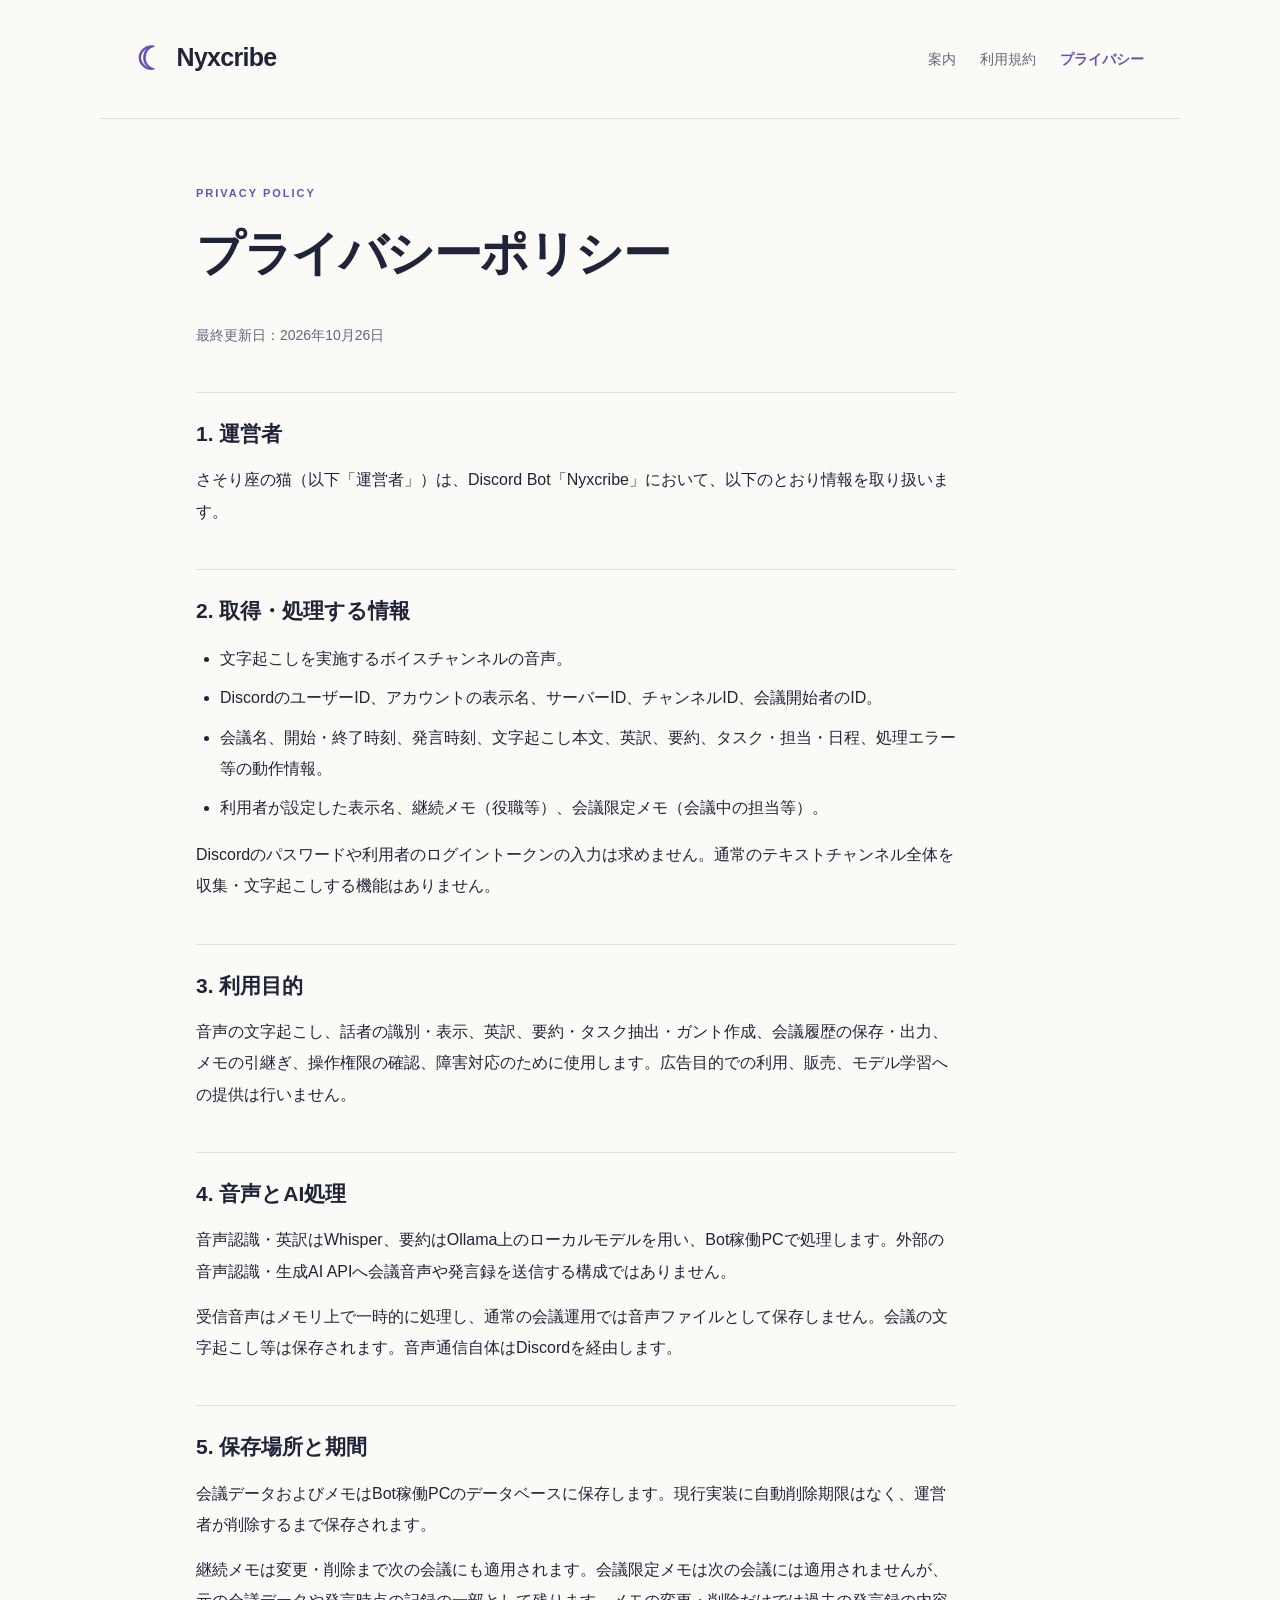
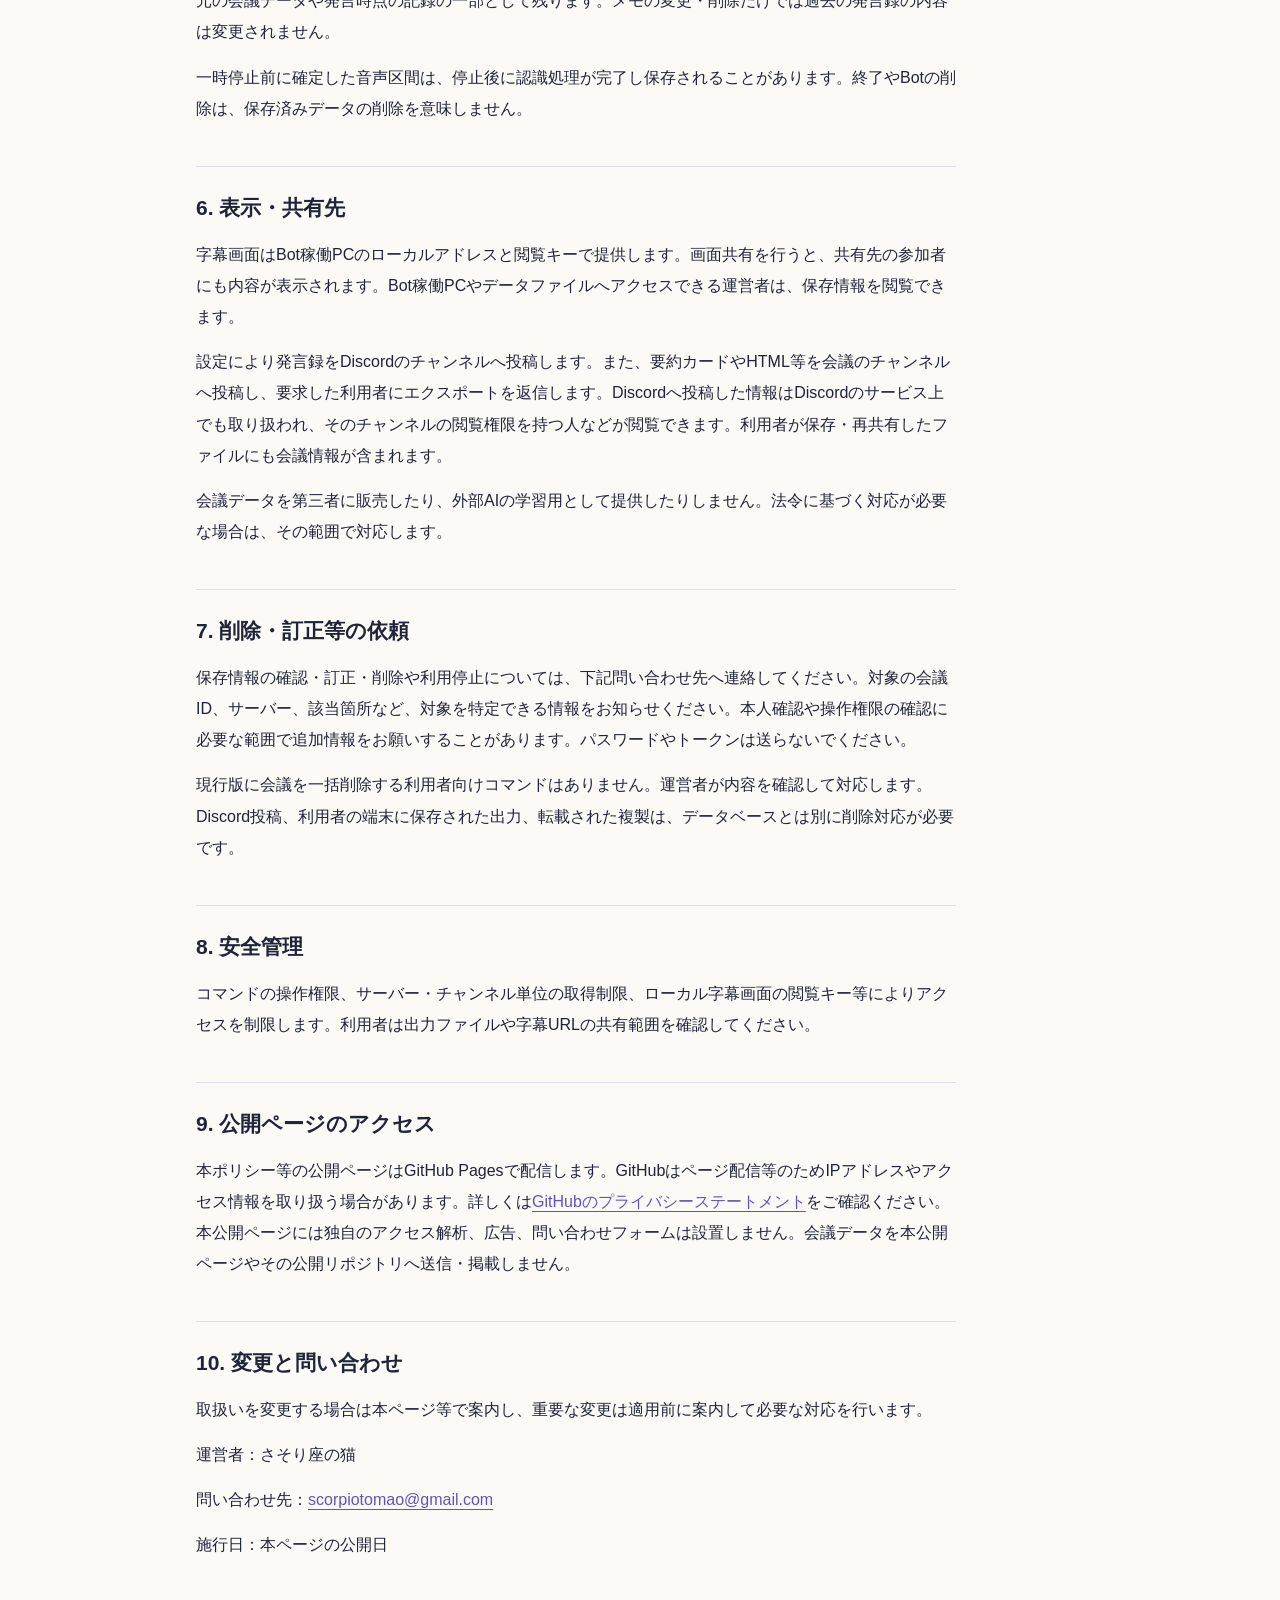
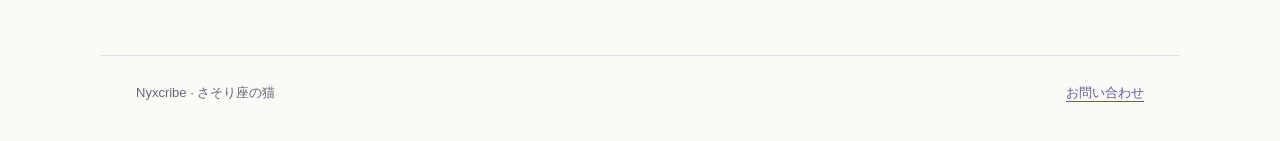
==== privacy.html @ 8d3084c2 "Publish Nyxcribe terms and privacy policy" ====
<!doctype html><html lang="ja"><head><meta charset="utf-8"><meta name="viewport" content="width=device-width,initial-scale=1"><meta name="description" content="Nyxcribeのサービス案内・利用規約・プライバシーポリシー。"><meta name="referrer" content="no-referrer"><title>プライバシーポリシー — Nyxcribe</title><link rel="stylesheet" href="./style.css"></head><body><a class="skip" href="#main">本文へ</a><header><a class="brand" href="./index.html"><span class="moon" aria-hidden="true">☾</span> Nyxcribe</a><nav aria-label="メインナビゲーション"><a href="./index.html">案内</a><a href="./terms.html">利用規約</a><a href="./privacy.html" aria-current="page">プライバシー</a></nav></header><main id="main"><div class="eyebrow">PRIVACY POLICY</div><h1>プライバシーポリシー</h1><article><p>最終更新日：2026年10月26日</p><h2>1. 運営者</h2><p>さそり座の猫（以下「運営者」）は、Discord Bot「Nyxcribe」において、以下のとおり情報を取り扱います。</p><h2>2. 取得・処理する情報</h2><ul><li>文字起こしを実施するボイスチャンネルの音声。</li><li>DiscordのユーザーID、アカウントの表示名、サーバーID、チャンネルID、会議開始者のID。</li><li>会議名、開始・終了時刻、発言時刻、文字起こし本文、英訳、要約、タスク・担当・日程、処理エラー等の動作情報。</li><li>利用者が設定した表示名、継続メモ（役職等）、会議限定メモ（会議中の担当等）。</li></ul><p>Discordのパスワードや利用者のログイントークンの入力は求めません。通常のテキストチャンネル全体を収集・文字起こしする機能はありません。</p><h2>3. 利用目的</h2><p>音声の文字起こし、話者の識別・表示、英訳、要約・タスク抽出・ガント作成、会議履歴の保存・出力、メモの引継ぎ、操作権限の確認、障害対応のために使用します。広告目的での利用、販売、モデル学習への提供は行いません。</p><h2>4. 音声とAI処理</h2><p>音声認識・英訳はWhisper、要約はOllama上のローカルモデルを用い、Bot稼働PCで処理します。外部の音声認識・生成AI APIへ会議音声や発言録を送信する構成ではありません。</p><p>受信音声はメモリ上で一時的に処理し、通常の会議運用では音声ファイルとして保存しません。会議の文字起こし等は保存されます。音声通信自体はDiscordを経由します。</p><h2>5. 保存場所と期間</h2><p>会議データおよびメモはBot稼働PCのデータベースに保存します。現行実装に自動削除期限はなく、運営者が削除するまで保存されます。</p><p>継続メモは変更・削除まで次の会議にも適用されます。会議限定メモは次の会議には適用されませんが、元の会議データや発言時点の記録の一部として残ります。メモの変更・削除だけでは過去の発言録の内容は変更されません。</p><p>一時停止前に確定した音声区間は、停止後に認識処理が完了し保存されることがあります。終了やBotの削除は、保存済みデータの削除を意味しません。</p><h2>6. 表示・共有先</h2><p>字幕画面はBot稼働PCのローカルアドレスと閲覧キーで提供します。画面共有を行うと、共有先の参加者にも内容が表示されます。Bot稼働PCやデータファイルへアクセスできる運営者は、保存情報を閲覧できます。</p><p>設定により発言録をDiscordのチャンネルへ投稿します。また、要約カードやHTML等を会議のチャンネルへ投稿し、要求した利用者にエクスポートを返信します。Discordへ投稿した情報はDiscordのサービス上でも取り扱われ、そのチャンネルの閲覧権限を持つ人などが閲覧できます。利用者が保存・再共有したファイルにも会議情報が含まれます。</p><p>会議データを第三者に販売したり、外部AIの学習用として提供したりしません。法令に基づく対応が必要な場合は、その範囲で対応します。</p><h2>7. 削除・訂正等の依頼</h2><p>保存情報の確認・訂正・削除や利用停止については、下記問い合わせ先へ連絡してください。対象の会議ID、サーバー、該当箇所など、対象を特定できる情報をお知らせください。本人確認や操作権限の確認に必要な範囲で追加情報をお願いすることがあります。パスワードやトークンは送らないでください。</p><p>現行版に会議を一括削除する利用者向けコマンドはありません。運営者が内容を確認して対応します。Discord投稿、利用者の端末に保存された出力、転載された複製は、データベースとは別に削除対応が必要です。</p><h2>8. 安全管理</h2><p>コマンドの操作権限、サーバー・チャンネル単位の取得制限、ローカル字幕画面の閲覧キー等によりアクセスを制限します。利用者は出力ファイルや字幕URLの共有範囲を確認してください。</p><h2>9. 公開ページのアクセス</h2><p>本ポリシー等の公開ページはGitHub Pagesで配信します。GitHubはページ配信等のためIPアドレスやアクセス情報を取り扱う場合があります。詳しくは<a href="https://docs.github.com/en/site-policy/privacy-policies/github-general-privacy-statement">GitHubのプライバシーステートメント</a>をご確認ください。本公開ページには独自のアクセス解析、広告、問い合わせフォームは設置しません。会議データを本公開ページやその公開リポジトリへ送信・掲載しません。</p><h2>10. 変更と問い合わせ</h2><p>取扱いを変更する場合は本ページ等で案内し、重要な変更は適用前に案内して必要な対応を行います。</p><p>運営者：さそり座の猫</p><p>問い合わせ先：<a href="mailto:scorpiotomao@gmail.com">scorpiotomao@gmail.com</a></p><p>施行日：本ページの公開日</p></article></main><footer><span>Nyxcribe · さそり座の猫</span><a href="mailto:scorpiotomao@gmail.com">お問い合わせ</a></footer></body></html>
---- style.css ----
:root{color-scheme:light;--ink:#202438;--muted:#64677a;--purple:#6552b9;--line:#dedee8;--paper:#fbfaf7}*{box-sizing:border-box}body{margin:0;background:var(--paper);color:var(--ink);font:16px/1.95 "Segoe UI","Yu Gothic UI",Meiryo,sans-serif}a{color:var(--purple);text-underline-offset:4px}a:focus-visible{outline:3px solid #9b8de1;outline-offset:5px}.skip{position:absolute;left:12px;top:-80px;background:white;padding:8px}.skip:focus{top:12px}header{max-width:1080px;margin:auto;padding:28px 36px;display:flex;align-items:center;justify-content:space-between;border-bottom:1px solid var(--line);gap:24px}.brand{font-size:25px;font-weight:700;letter-spacing:-.7px;text-decoration:none;color:var(--ink);white-space:nowrap}.moon{color:var(--purple);font-size:32px;vertical-align:middle;margin-right:6px}nav{display:flex;gap:24px;font-size:14px}nav a{color:var(--muted);text-decoration:none}nav a[aria-current]{color:var(--purple);font-weight:700}main{max-width:960px;margin:0 auto;padding:64px 36px 80px}.eyebrow{display:block;font-size:11px;letter-spacing:2px;font-weight:700;color:var(--purple)}h1{font-size:clamp(30px,4.2vw,48px);line-height:1.45;letter-spacing:-.03em;margin:14px 0 34px}article{max-width:760px}article h2{font-size:21px;line-height:1.6;margin:42px 0 14px;border-top:1px solid var(--line);padding-top:24px}article p{margin:14px 0}article ul{padding-left:24px}article li{margin:8px 0}article>p:first-child{color:var(--muted);font-size:14px}p{overflow-wrap:anywhere}.hero{padding:12px 0 54px}.hero h1{font-size:clamp(40px,6vw,66px);margin-top:20px;margin-bottom:26px}.lead{font-size:18px;color:var(--muted);line-height:1.9}.badge{display:inline-block;font-size:13px;color:var(--purple);border:1px solid #d9d2ef;border-radius:30px;padding:4px 14px;margin:18px 0 0}.intro{max-width:740px;border-top:1px solid var(--line);padding-top:28px}.intro h2,.contact h2{font-size:23px}.documents{display:grid;grid-template-columns:1fr 1fr;gap:24px;margin:42px 0}.document{display:block;border:1px solid var(--line);background:#fff;padding:28px;text-decoration:none;color:var(--ink);border-radius:10px;transition:border-color .15s}.document:hover{border-color:var(--purple)}.document h2{font-size:21px;margin:12px 0}.document h2 span{float:right;color:var(--purple)}.document p{color:var(--muted);font-size:14px;margin:0}.contact{padding-top:20px}.small{font-size:14px;color:var(--muted);max-width:680px}footer{max-width:1080px;margin:auto;border-top:1px solid var(--line);padding:24px 36px 36px;display:flex;justify-content:space-between;gap:18px;color:var(--muted);font-size:13px}@media(max-width:680px){header{padding:18px 22px;align-items:flex-start;flex-direction:column;gap:12px}nav{gap:20px;font-size:13px}main{padding:40px 22px 56px}.documents{grid-template-columns:1fr;gap:16px}.document{padding:24px}.hero{padding-bottom:32px}.lead{font-size:16px}.lead br{display:none}footer{padding:22px;flex-direction:column;gap:4px}article h2{font-size:19px}h1{overflow-wrap:anywhere}}@media(prefers-reduced-motion:reduce){*{transition:none!important}}@media print{header nav,.skip{display:none}body{background:white;color:black}main{max-width:none;padding:20px}article{max-width:none}a{color:inherit}footer{margin-top:25px}}
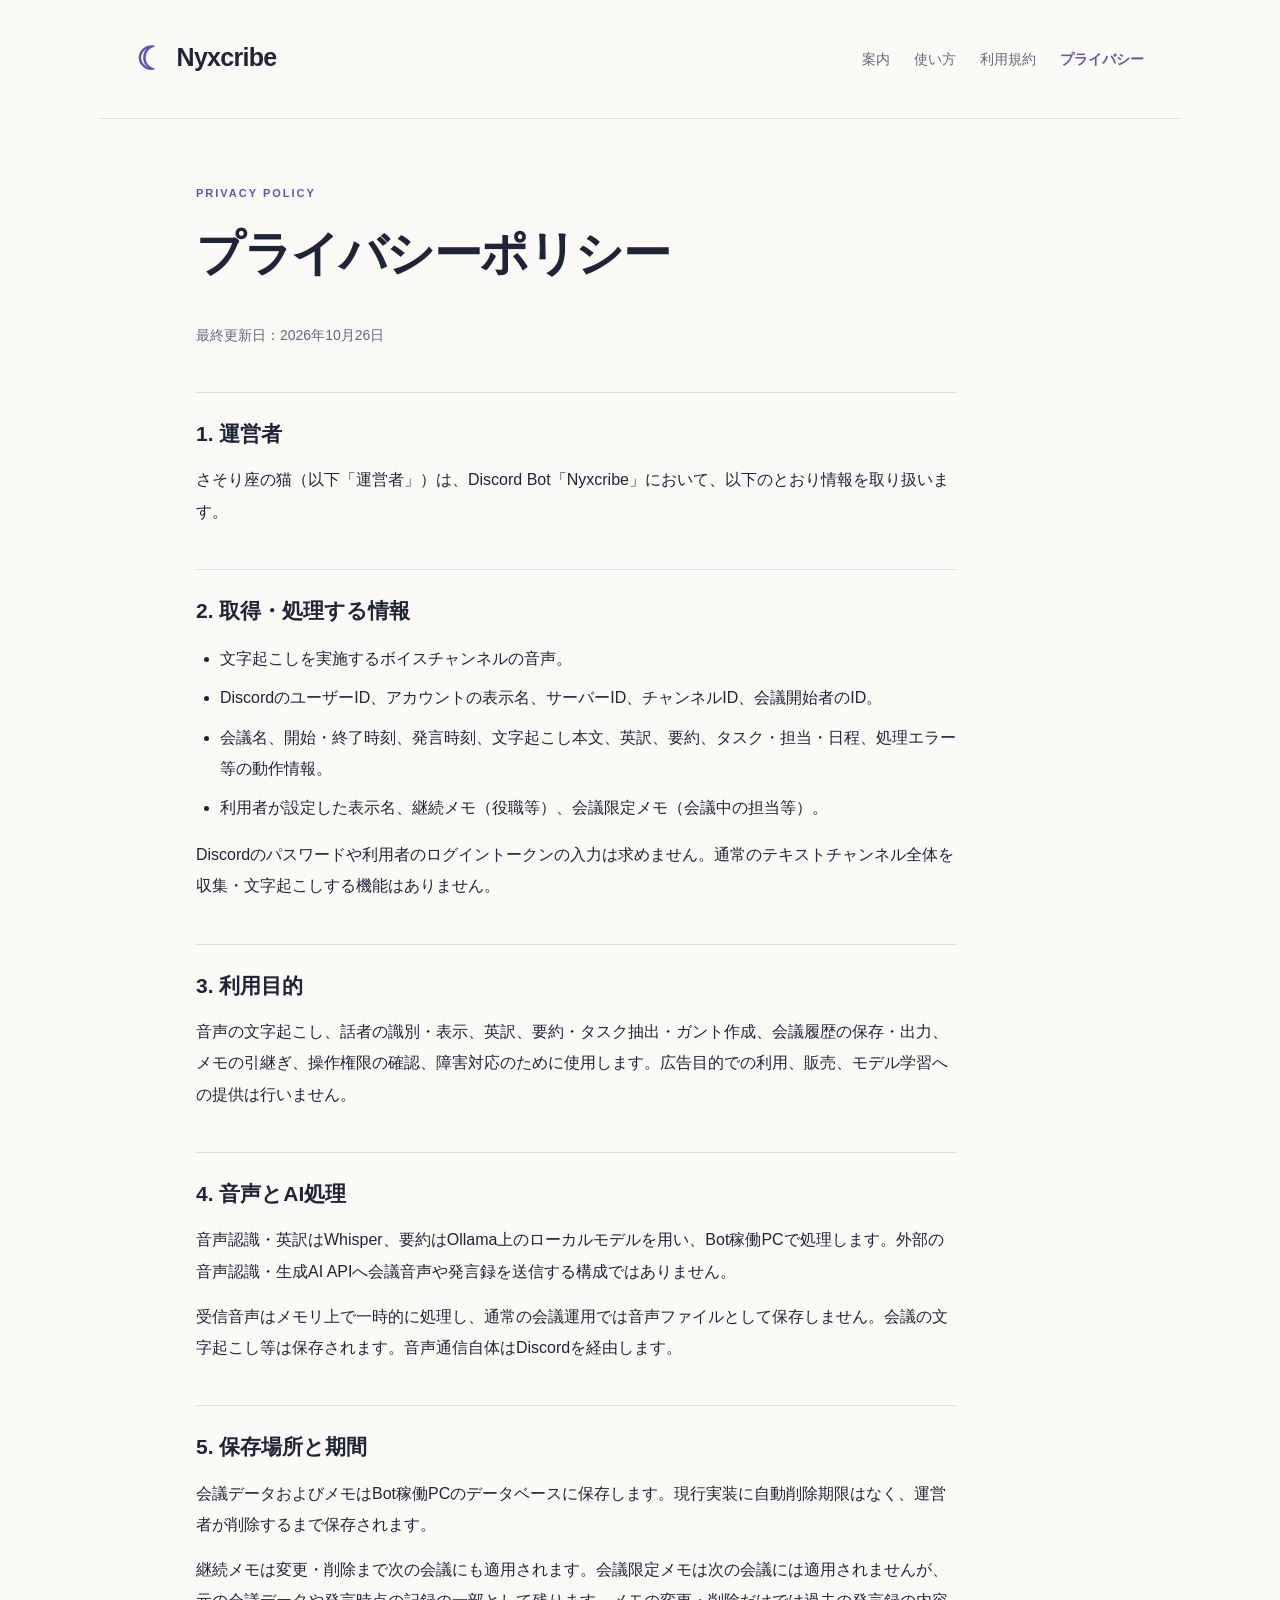
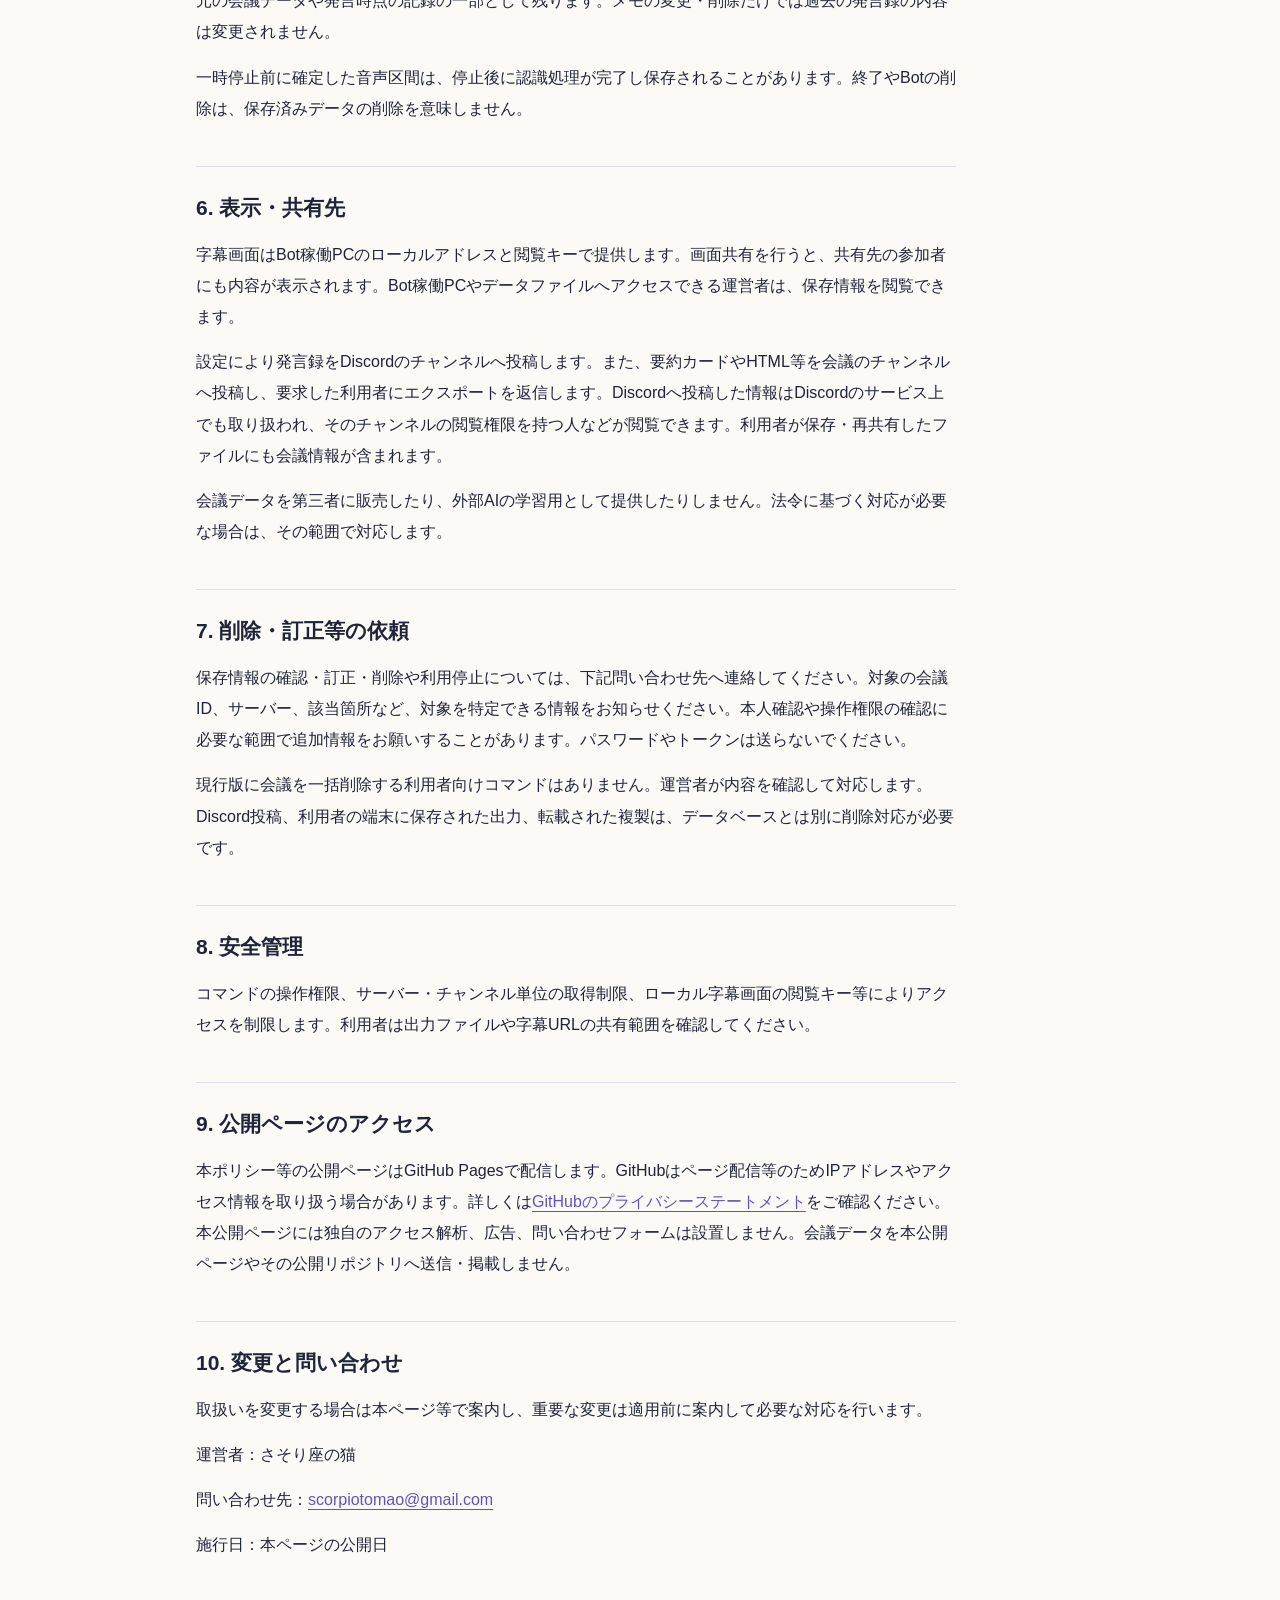
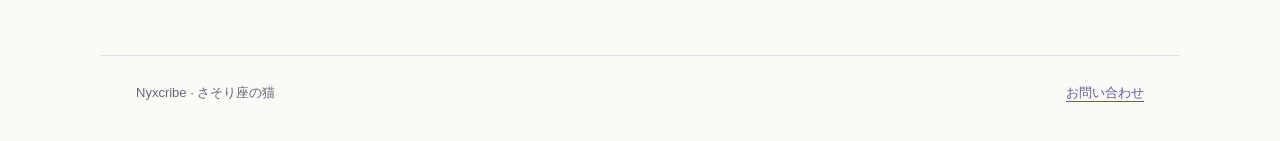
==== commit 69e01e0c: "Add usage guide and command reference" ====
--- a/privacy.html
+++ b/privacy.html
@@ -1 +1 @@
-<!doctype html><html lang="ja"><head><meta charset="utf-8"><meta name="viewport" content="width=device-width,initial-scale=1"><meta name="description" content="Nyxcribeのサービス案内・利用規約・プライバシーポリシー。"><meta name="referrer" content="no-referrer"><title>プライバシーポリシー — Nyxcribe</title><link rel="stylesheet" href="./style.css"></head><body><a class="skip" href="#main">本文へ</a><header><a class="brand" href="./index.html"><span class="moon" aria-hidden="true">☾</span> Nyxcribe</a><nav aria-label="メインナビゲーション"><a href="./index.html">案内</a><a href="./terms.html">利用規約</a><a href="./privacy.html" aria-current="page">プライバシー</a></nav></header><main id="main"><div class="eyebrow">PRIVACY POLICY</div><h1>プライバシーポリシー</h1><article><p>最終更新日：2026年10月26日</p><h2>1. 運営者</h2><p>さそり座の猫（以下「運営者」）は、Discord Bot「Nyxcribe」において、以下のとおり情報を取り扱います。</p><h2>2. 取得・処理する情報</h2><ul><li>文字起こしを実施するボイスチャンネルの音声。</li><li>DiscordのユーザーID、アカウントの表示名、サーバーID、チャンネルID、会議開始者のID。</li><li>会議名、開始・終了時刻、発言時刻、文字起こし本文、英訳、要約、タスク・担当・日程、処理エラー等の動作情報。</li><li>利用者が設定した表示名、継続メモ（役職等）、会議限定メモ（会議中の担当等）。</li></ul><p>Discordのパスワードや利用者のログイントークンの入力は求めません。通常のテキストチャンネル全体を収集・文字起こしする機能はありません。</p><h2>3. 利用目的</h2><p>音声の文字起こし、話者の識別・表示、英訳、要約・タスク抽出・ガント作成、会議履歴の保存・出力、メモの引継ぎ、操作権限の確認、障害対応のために使用します。広告目的での利用、販売、モデル学習への提供は行いません。</p><h2>4. 音声とAI処理</h2><p>音声認識・英訳はWhisper、要約はOllama上のローカルモデルを用い、Bot稼働PCで処理します。外部の音声認識・生成AI APIへ会議音声や発言録を送信する構成ではありません。</p><p>受信音声はメモリ上で一時的に処理し、通常の会議運用では音声ファイルとして保存しません。会議の文字起こし等は保存されます。音声通信自体はDiscordを経由します。</p><h2>5. 保存場所と期間</h2><p>会議データおよびメモはBot稼働PCのデータベースに保存します。現行実装に自動削除期限はなく、運営者が削除するまで保存されます。</p><p>継続メモは変更・削除まで次の会議にも適用されます。会議限定メモは次の会議には適用されませんが、元の会議データや発言時点の記録の一部として残ります。メモの変更・削除だけでは過去の発言録の内容は変更されません。</p><p>一時停止前に確定した音声区間は、停止後に認識処理が完了し保存されることがあります。終了やBotの削除は、保存済みデータの削除を意味しません。</p><h2>6. 表示・共有先</h2><p>字幕画面はBot稼働PCのローカルアドレスと閲覧キーで提供します。画面共有を行うと、共有先の参加者にも内容が表示されます。Bot稼働PCやデータファイルへアクセスできる運営者は、保存情報を閲覧できます。</p><p>設定により発言録をDiscordのチャンネルへ投稿します。また、要約カードやHTML等を会議のチャンネルへ投稿し、要求した利用者にエクスポートを返信します。Discordへ投稿した情報はDiscordのサービス上でも取り扱われ、そのチャンネルの閲覧権限を持つ人などが閲覧できます。利用者が保存・再共有したファイルにも会議情報が含まれます。</p><p>会議データを第三者に販売したり、外部AIの学習用として提供したりしません。法令に基づく対応が必要な場合は、その範囲で対応します。</p><h2>7. 削除・訂正等の依頼</h2><p>保存情報の確認・訂正・削除や利用停止については、下記問い合わせ先へ連絡してください。対象の会議ID、サーバー、該当箇所など、対象を特定できる情報をお知らせください。本人確認や操作権限の確認に必要な範囲で追加情報をお願いすることがあります。パスワードやトークンは送らないでください。</p><p>現行版に会議を一括削除する利用者向けコマンドはありません。運営者が内容を確認して対応します。Discord投稿、利用者の端末に保存された出力、転載された複製は、データベースとは別に削除対応が必要です。</p><h2>8. 安全管理</h2><p>コマンドの操作権限、サーバー・チャンネル単位の取得制限、ローカル字幕画面の閲覧キー等によりアクセスを制限します。利用者は出力ファイルや字幕URLの共有範囲を確認してください。</p><h2>9. 公開ページのアクセス</h2><p>本ポリシー等の公開ページはGitHub Pagesで配信します。GitHubはページ配信等のためIPアドレスやアクセス情報を取り扱う場合があります。詳しくは<a href="https://docs.github.com/en/site-policy/privacy-policies/github-general-privacy-statement">GitHubのプライバシーステートメント</a>をご確認ください。本公開ページには独自のアクセス解析、広告、問い合わせフォームは設置しません。会議データを本公開ページやその公開リポジトリへ送信・掲載しません。</p><h2>10. 変更と問い合わせ</h2><p>取扱いを変更する場合は本ページ等で案内し、重要な変更は適用前に案内して必要な対応を行います。</p><p>運営者：さそり座の猫</p><p>問い合わせ先：<a href="mailto:scorpiotomao@gmail.com">scorpiotomao@gmail.com</a></p><p>施行日：本ページの公開日</p></article></main><footer><span>Nyxcribe · さそり座の猫</span><a href="mailto:scorpiotomao@gmail.com">お問い合わせ</a></footer></body></html>+<!doctype html><html lang="ja"><head><meta charset="utf-8"><meta name="viewport" content="width=device-width,initial-scale=1"><meta name="description" content="Nyxcribeのサービス案内・利用規約・プライバシーポリシー。"><meta name="referrer" content="no-referrer"><title>プライバシーポリシー — Nyxcribe</title><link rel="stylesheet" href="./style.css"></head><body><a class="skip" href="#main">本文へ</a><header><a class="brand" href="./index.html"><span class="moon" aria-hidden="true">☾</span> Nyxcribe</a><nav aria-label="メインナビゲーション"><a href="./index.html">案内</a><a href="./help.html">使い方</a><a href="./terms.html">利用規約</a><a href="./privacy.html" aria-current="page">プライバシー</a></nav></header><main id="main"><div class="eyebrow">PRIVACY POLICY</div><h1>プライバシーポリシー</h1><article><p>最終更新日：2026年10月26日</p><h2>1. 運営者</h2><p>さそり座の猫（以下「運営者」）は、Discord Bot「Nyxcribe」において、以下のとおり情報を取り扱います。</p><h2>2. 取得・処理する情報</h2><ul><li>文字起こしを実施するボイスチャンネルの音声。</li><li>DiscordのユーザーID、アカウントの表示名、サーバーID、チャンネルID、会議開始者のID。</li><li>会議名、開始・終了時刻、発言時刻、文字起こし本文、英訳、要約、タスク・担当・日程、処理エラー等の動作情報。</li><li>利用者が設定した表示名、継続メモ（役職等）、会議限定メモ（会議中の担当等）。</li></ul><p>Discordのパスワードや利用者のログイントークンの入力は求めません。通常のテキストチャンネル全体を収集・文字起こしする機能はありません。</p><h2>3. 利用目的</h2><p>音声の文字起こし、話者の識別・表示、英訳、要約・タスク抽出・ガント作成、会議履歴の保存・出力、メモの引継ぎ、操作権限の確認、障害対応のために使用します。広告目的での利用、販売、モデル学習への提供は行いません。</p><h2>4. 音声とAI処理</h2><p>音声認識・英訳はWhisper、要約はOllama上のローカルモデルを用い、Bot稼働PCで処理します。外部の音声認識・生成AI APIへ会議音声や発言録を送信する構成ではありません。</p><p>受信音声はメモリ上で一時的に処理し、通常の会議運用では音声ファイルとして保存しません。会議の文字起こし等は保存されます。音声通信自体はDiscordを経由します。</p><h2>5. 保存場所と期間</h2><p>会議データおよびメモはBot稼働PCのデータベースに保存します。現行実装に自動削除期限はなく、運営者が削除するまで保存されます。</p><p>継続メモは変更・削除まで次の会議にも適用されます。会議限定メモは次の会議には適用されませんが、元の会議データや発言時点の記録の一部として残ります。メモの変更・削除だけでは過去の発言録の内容は変更されません。</p><p>一時停止前に確定した音声区間は、停止後に認識処理が完了し保存されることがあります。終了やBotの削除は、保存済みデータの削除を意味しません。</p><h2>6. 表示・共有先</h2><p>字幕画面はBot稼働PCのローカルアドレスと閲覧キーで提供します。画面共有を行うと、共有先の参加者にも内容が表示されます。Bot稼働PCやデータファイルへアクセスできる運営者は、保存情報を閲覧できます。</p><p>設定により発言録をDiscordのチャンネルへ投稿します。また、要約カードやHTML等を会議のチャンネルへ投稿し、要求した利用者にエクスポートを返信します。Discordへ投稿した情報はDiscordのサービス上でも取り扱われ、そのチャンネルの閲覧権限を持つ人などが閲覧できます。利用者が保存・再共有したファイルにも会議情報が含まれます。</p><p>会議データを第三者に販売したり、外部AIの学習用として提供したりしません。法令に基づく対応が必要な場合は、その範囲で対応します。</p><h2>7. 削除・訂正等の依頼</h2><p>保存情報の確認・訂正・削除や利用停止については、下記問い合わせ先へ連絡してください。対象の会議ID、サーバー、該当箇所など、対象を特定できる情報をお知らせください。本人確認や操作権限の確認に必要な範囲で追加情報をお願いすることがあります。パスワードやトークンは送らないでください。</p><p>現行版に会議を一括削除する利用者向けコマンドはありません。運営者が内容を確認して対応します。Discord投稿、利用者の端末に保存された出力、転載された複製は、データベースとは別に削除対応が必要です。</p><h2>8. 安全管理</h2><p>コマンドの操作権限、サーバー・チャンネル単位の取得制限、ローカル字幕画面の閲覧キー等によりアクセスを制限します。利用者は出力ファイルや字幕URLの共有範囲を確認してください。</p><h2>9. 公開ページのアクセス</h2><p>本ポリシー等の公開ページはGitHub Pagesで配信します。GitHubはページ配信等のためIPアドレスやアクセス情報を取り扱う場合があります。詳しくは<a href="https://docs.github.com/en/site-policy/privacy-policies/github-general-privacy-statement">GitHubのプライバシーステートメント</a>をご確認ください。本公開ページには独自のアクセス解析、広告、問い合わせフォームは設置しません。会議データを本公開ページやその公開リポジトリへ送信・掲載しません。</p><h2>10. 変更と問い合わせ</h2><p>取扱いを変更する場合は本ページ等で案内し、重要な変更は適用前に案内して必要な対応を行います。</p><p>運営者：さそり座の猫</p><p>問い合わせ先：<a href="mailto:scorpiotomao@gmail.com">scorpiotomao@gmail.com</a></p><p>施行日：本ページの公開日</p></article></main><footer><span>Nyxcribe · さそり座の猫</span><a href="mailto:scorpiotomao@gmail.com">お問い合わせ</a></footer></body></html>
--- a/style.css
+++ b/style.css
@@ -1 +1,2 @@
 :root{color-scheme:light;--ink:#202438;--muted:#64677a;--purple:#6552b9;--line:#dedee8;--paper:#fbfaf7}*{box-sizing:border-box}body{margin:0;background:var(--paper);color:var(--ink);font:16px/1.95 "Segoe UI","Yu Gothic UI",Meiryo,sans-serif}a{color:var(--purple);text-underline-offset:4px}a:focus-visible{outline:3px solid #9b8de1;outline-offset:5px}.skip{position:absolute;left:12px;top:-80px;background:white;padding:8px}.skip:focus{top:12px}header{max-width:1080px;margin:auto;padding:28px 36px;display:flex;align-items:center;justify-content:space-between;border-bottom:1px solid var(--line);gap:24px}.brand{font-size:25px;font-weight:700;letter-spacing:-.7px;text-decoration:none;color:var(--ink);white-space:nowrap}.moon{color:var(--purple);font-size:32px;vertical-align:middle;margin-right:6px}nav{display:flex;gap:24px;font-size:14px}nav a{color:var(--muted);text-decoration:none}nav a[aria-current]{color:var(--purple);font-weight:700}main{max-width:960px;margin:0 auto;padding:64px 36px 80px}.eyebrow{display:block;font-size:11px;letter-spacing:2px;font-weight:700;color:var(--purple)}h1{font-size:clamp(30px,4.2vw,48px);line-height:1.45;letter-spacing:-.03em;margin:14px 0 34px}article{max-width:760px}article h2{font-size:21px;line-height:1.6;margin:42px 0 14px;border-top:1px solid var(--line);padding-top:24px}article p{margin:14px 0}article ul{padding-left:24px}article li{margin:8px 0}article>p:first-child{color:var(--muted);font-size:14px}p{overflow-wrap:anywhere}.hero{padding:12px 0 54px}.hero h1{font-size:clamp(40px,6vw,66px);margin-top:20px;margin-bottom:26px}.lead{font-size:18px;color:var(--muted);line-height:1.9}.badge{display:inline-block;font-size:13px;color:var(--purple);border:1px solid #d9d2ef;border-radius:30px;padding:4px 14px;margin:18px 0 0}.intro{max-width:740px;border-top:1px solid var(--line);padding-top:28px}.intro h2,.contact h2{font-size:23px}.documents{display:grid;grid-template-columns:1fr 1fr;gap:24px;margin:42px 0}.document{display:block;border:1px solid var(--line);background:#fff;padding:28px;text-decoration:none;color:var(--ink);border-radius:10px;transition:border-color .15s}.document:hover{border-color:var(--purple)}.document h2{font-size:21px;margin:12px 0}.document h2 span{float:right;color:var(--purple)}.document p{color:var(--muted);font-size:14px;margin:0}.contact{padding-top:20px}.small{font-size:14px;color:var(--muted);max-width:680px}footer{max-width:1080px;margin:auto;border-top:1px solid var(--line);padding:24px 36px 36px;display:flex;justify-content:space-between;gap:18px;color:var(--muted);font-size:13px}@media(max-width:680px){header{padding:18px 22px;align-items:flex-start;flex-direction:column;gap:12px}nav{gap:20px;font-size:13px}main{padding:40px 22px 56px}.documents{grid-template-columns:1fr;gap:16px}.document{padding:24px}.hero{padding-bottom:32px}.lead{font-size:16px}.lead br{display:none}footer{padding:22px;flex-direction:column;gap:4px}article h2{font-size:19px}h1{overflow-wrap:anywhere}}@media(prefers-reduced-motion:reduce){*{transition:none!important}}@media print{header nav,.skip{display:none}body{background:white;color:black}main{max-width:none;padding:20px}article{max-width:none}a{color:inherit}footer{margin-top:25px}}
+:root{scroll-behavior:smooth;scroll-padding-top:24px}.guide-toc{display:flex;flex-wrap:wrap;gap:10px 22px;padding:18px 0 24px;border-bottom:1px solid var(--line)}.guide-toc a{font-size:14px}.guide-article{max-width:none}.guide-article h3{font-size:17px;margin:24px 0 10px}.guide-article strong{font-weight:700}.steps{padding-left:24px}.steps>li{padding:10px 0}.steps p{margin:8px 0}code{font-family:Consolas,monospace;font-size:.9em;background:#efedf5;border-radius:4px;padding:2px 5px;overflow-wrap:anywhere}pre{white-space:pre-wrap;overflow-wrap:anywhere;line-height:1.8}pre code{display:block;padding:12px 14px}.table-scroll{overflow-x:auto;border:1px solid var(--line);border-radius:8px;margin:16px 0}table{width:100%;border-collapse:collapse;text-align:left;font-size:14px}th{background:#efedf5;padding:14px 16px}td{padding:16px;vertical-align:top;border-top:1px solid var(--line)}td:first-child{width:46%}td details{margin-top:10px}details{border-bottom:1px solid var(--line);padding:14px 0}summary{cursor:pointer;color:var(--purple);font-weight:600}details ul{padding-left:18px}.note-box{background:white;border:1px solid var(--line);border-radius:10px;padding:8px 24px}.guide-entry{border-top:1px solid var(--line);margin-top:32px;padding-top:24px}.guide-button{display:inline-block;border-radius:8px;background:var(--purple);color:white;text-decoration:none;padding:10px 20px;font-weight:600}@media(max-width:680px){nav{flex-wrap:wrap;gap:8px 18px}td,th{padding:12px}td:first-child{width:44%}table{font-size:13px}.note-box{padding:4px 16px}}@media(prefers-reduced-motion:reduce){:root{scroll-behavior:auto}}
